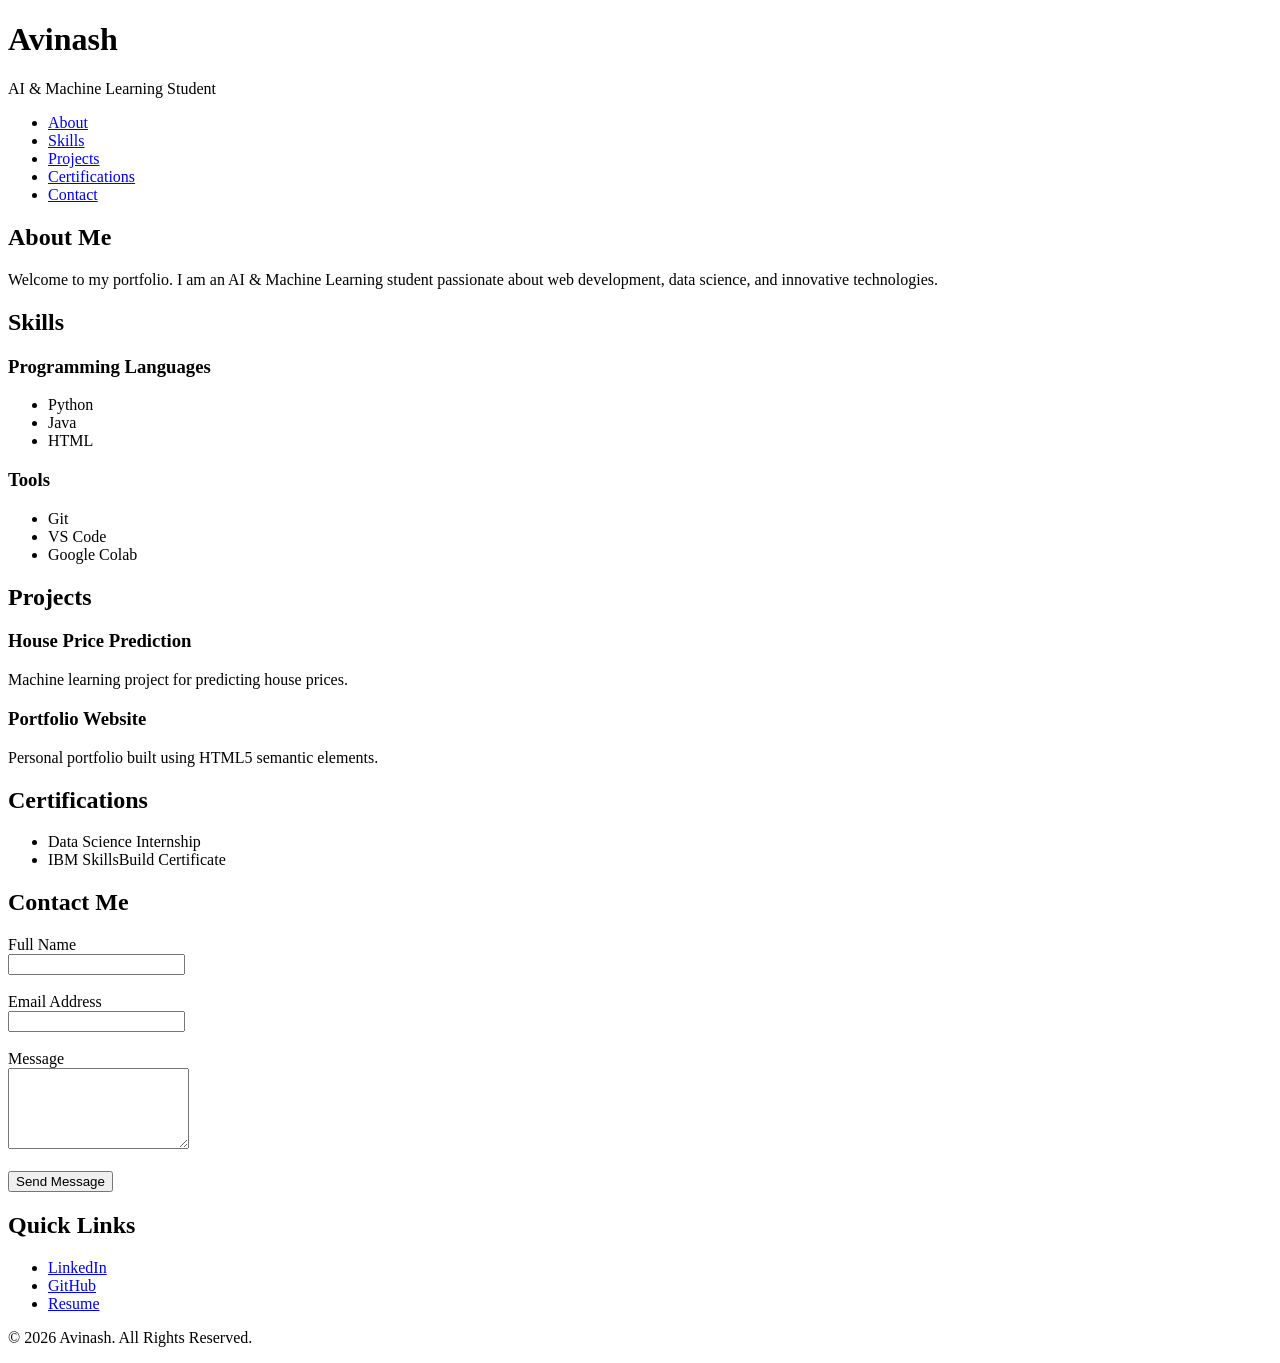
==== index.html @ 11c8b35a "Add files via upload" ====
<!DOCTYPE html>
<html lang="en">
<head>
<!-- SEO Meta Tags -->
<meta charset="UTF-8">
<meta name="viewport" content="width=device-width, initial-scale=1.0">
<meta name="description" content="Portfolio website of Avinash, AI & Machine Learning student showcasing projects, skills, certifications, and contact information.">
<meta name="keywords" content="Portfolio, AI, Machine Learning, Data Science, Web Developer, Student">
<meta name="author" content="Avinash">
<meta name="robots" content="index, follow">

<title>Avinash | Portfolio</title>
</head>

<body>

<!-- Header -->
<header role="banner">
<h1>Avinash</h1>
<p>AI & Machine Learning Student</p>
</header>

<!-- Navigation -->
<nav aria-label="Main Navigation">
<ul>
<li><a href="#about">About</a></li>
<li><a href="#skills">Skills</a></li>
<li><a href="#projects">Projects</a></li>
<li><a href="#certifications">Certifications</a></li>
<li><a href="#contact">Contact</a></li>
</ul>
</nav>

<!-- Main Content -->
<main id="main-content">

<!-- About -->
<section id="about" aria-labelledby="about-heading">
<h2 id="about-heading">About Me</h2>
<p>
Welcome to my portfolio. I am an AI & Machine Learning student
passionate about web development, data science, and innovative technologies.
</p>
</section>

<!-- Skills -->
<section id="skills" aria-labelledby="skills-heading">
<h2 id="skills-heading">Skills</h2>

<article>
<h3>Programming Languages</h3>
<ul>
<li>Python</li>
<li>Java</li>
<li>HTML</li>
</ul>
</article>

<article>
<h3>Tools</h3>
<ul>
<li>Git</li>
<li>VS Code</li>
<li>Google Colab</li>
</ul>
</article>
</section>

<!-- Projects -->
<section id="projects" aria-labelledby="projects-heading">
<h2 id="projects-heading">Projects</h2>

<article>
<h3>House Price Prediction</h3>
<p>Machine learning project for predicting house prices.</p>
</article>

<article>
<h3>Portfolio Website</h3>
<p>Personal portfolio built using HTML5 semantic elements.</p>
</article>
</section>

<!-- Certifications -->
<section id="certifications" aria-labelledby="cert-heading">
<h2 id="cert-heading">Certifications</h2>
<ul>
<li>Data Science Internship</li>
<li>IBM SkillsBuild Certificate</li>
</ul>
</section>

<!-- Contact -->
<section id="contact" aria-labelledby="contact-heading">
<h2 id="contact-heading">Contact Me</h2>

<form action="#" method="post" aria-label="Contact Form">

<label for="name">Full Name</label><br>
<input
type="text"
id="name"
name="name"
required
aria-required="true"
>
<br><br>

<label for="email">Email Address</label><br>
<input
type="email"
id="email"
name="email"
required
aria-required="true"
>
<br><br>

<label for="message">Message</label><br>
<textarea
id="message"
name="message"
rows="5"
required
aria-required="true"
></textarea>
<br><br>

<button type="submit">Send Message</button>

</form>
</section>

</main>

<!-- Sidebar -->
<aside aria-label="Quick Links">
<h2>Quick Links</h2>
<ul>
<li><a href="https://www.linkedin.com/in/avinash0409?utm_source=share_via&utm_content=profile&utm_medium=member_android">LinkedIn</a></li>
<li><a href="https://github.com/Avinash4926">GitHub</a></li>
<li><a href="https://drive.google.com/file/d/1hj5J1lZ6OIwjmt-giLWLZTiLL4e0OaD7/view?usp=drivesdk">Resume</a></li>
</ul>
</aside>

<!-- Footer -->
<footer role="contentinfo">
<p>© 2026 Avinash. All Rights Reserved.</p>
</footer>

</body>
</html>
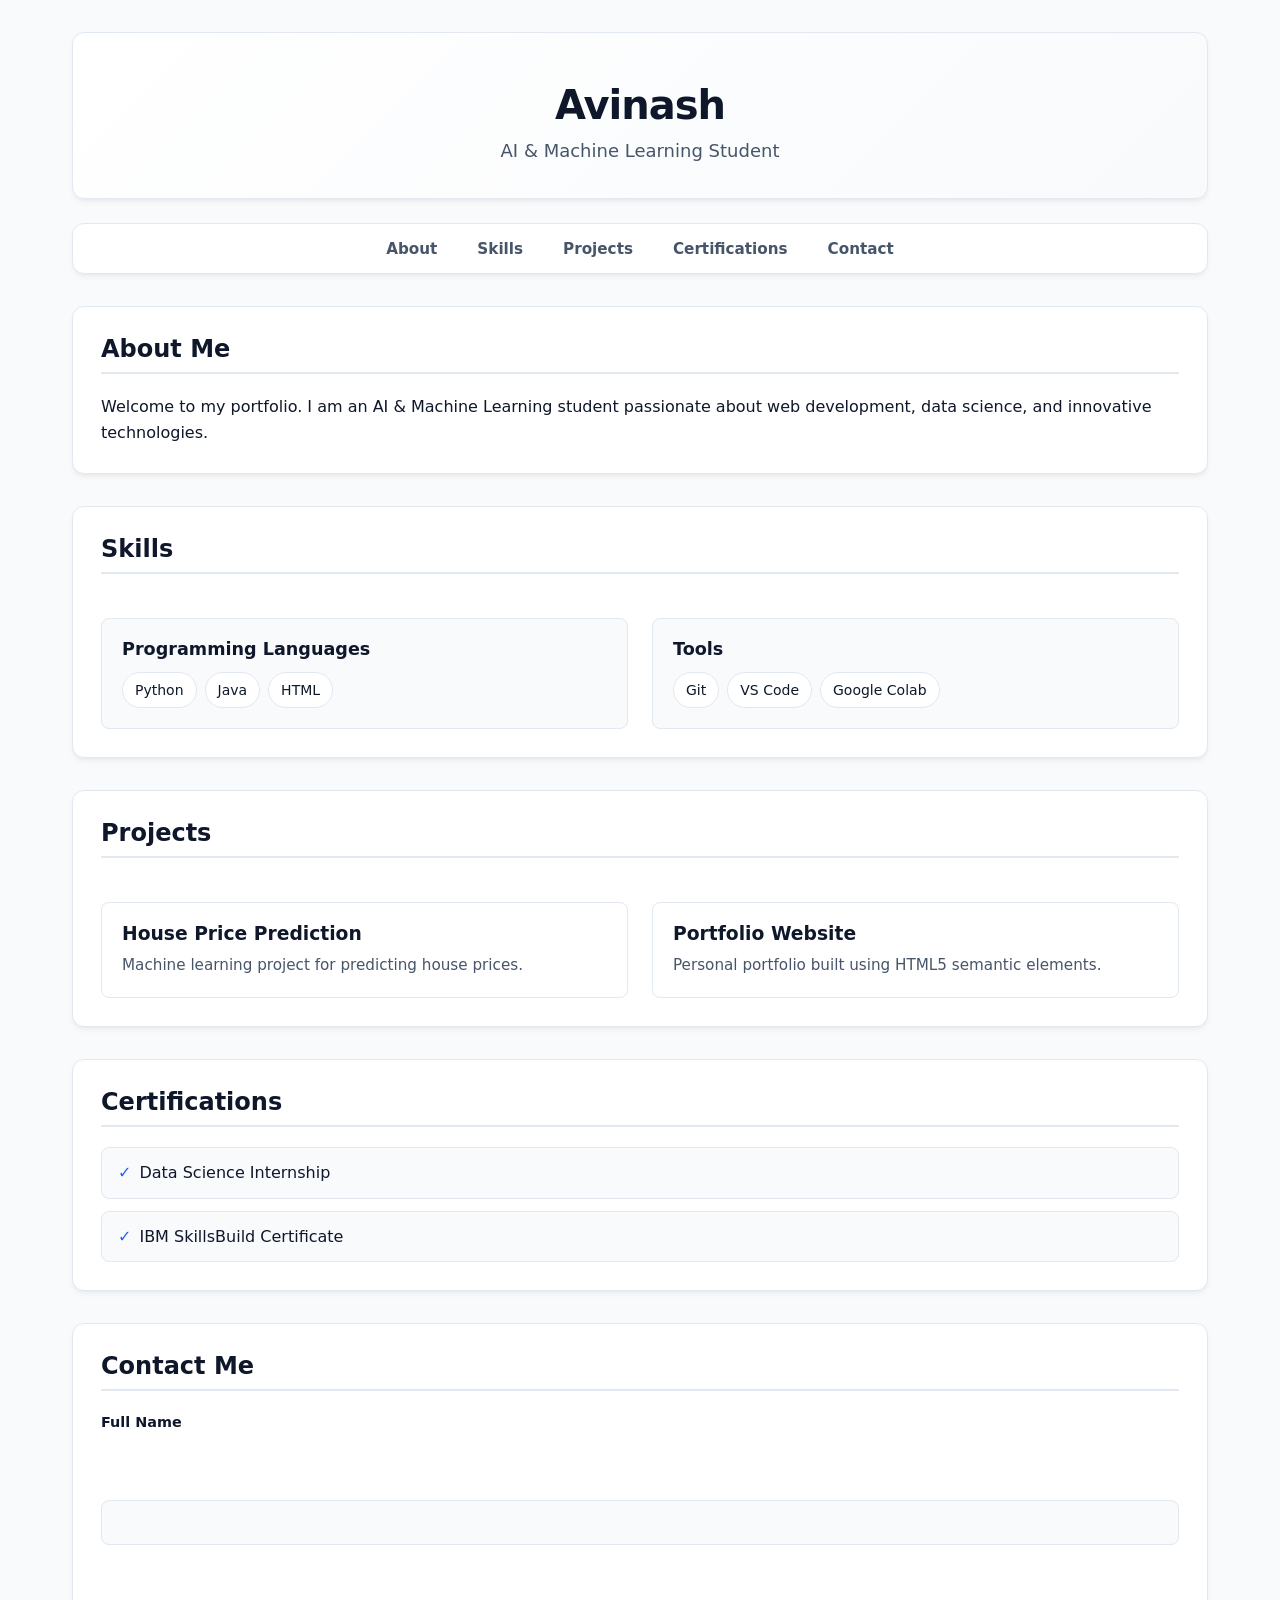
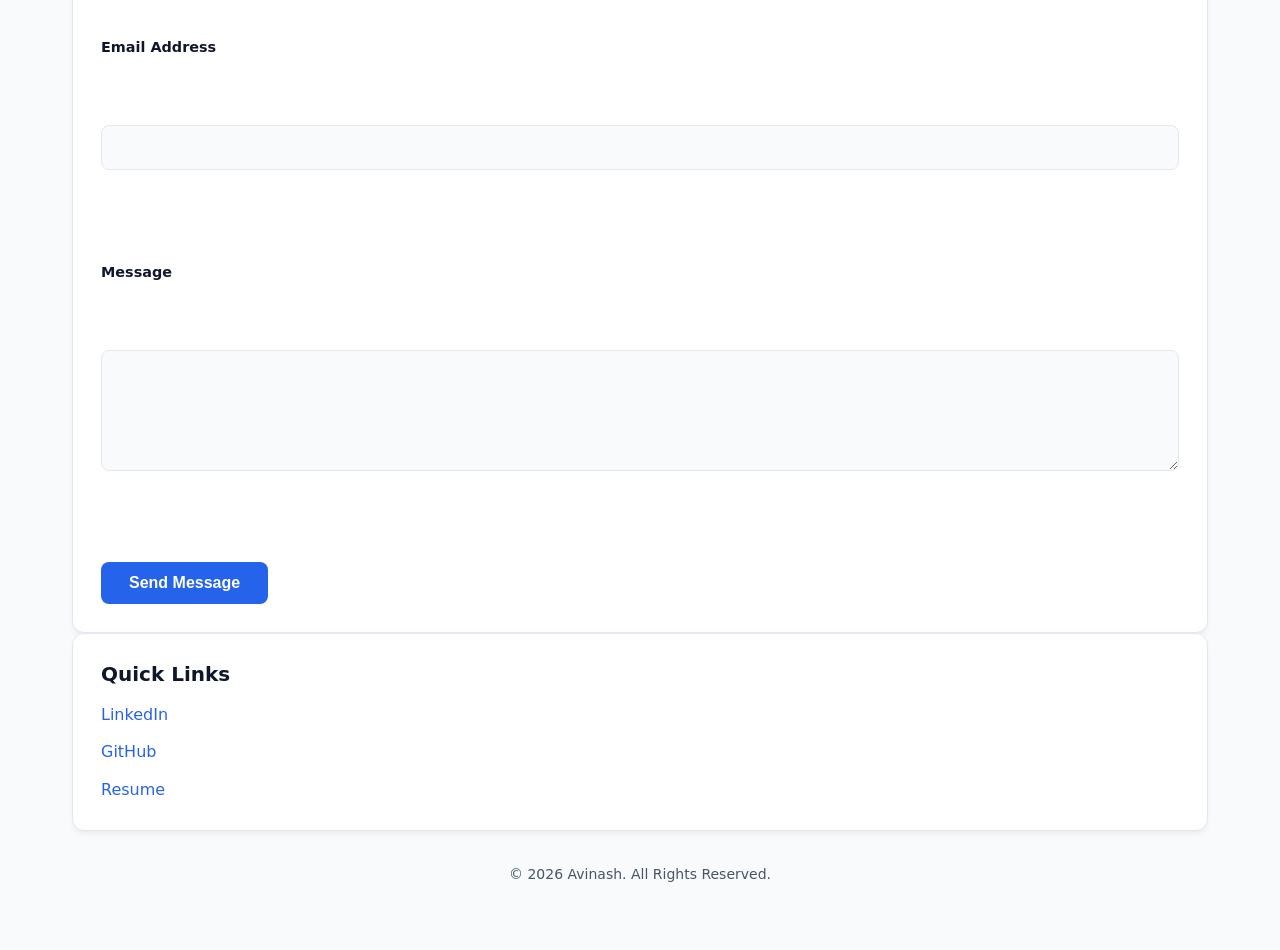
==== commit ff108c7c: "To-Do-List" ====
--- a/index.html
+++ b/index.html
@@ -1,6 +1,8 @@
 <!DOCTYPE html>
 <html lang="en">
 <head>
+
+
 <!-- SEO Meta Tags -->
 <meta charset="UTF-8">
 <meta name="viewport" content="width=device-width, initial-scale=1.0">
@@ -8,6 +10,7 @@
 <meta name="keywords" content="Portfolio, AI, Machine Learning, Data Science, Web Developer, Student">
 <meta name="author" content="Avinash">
 <meta name="robots" content="index, follow">
+<link rel="stylesheet" href="style.css">
 
 <title>Avinash | Portfolio</title>
 </head>
--- a/style.css
+++ b/style.css
@@ -0,0 +1,367 @@
+:root {
+  --bg-color: #f8fafc;
+  --surface-color: #ffffff;
+  --surface-border: #e2e8f0;
+  --text-primary: #0f172a;
+  --text-secondary: #475569;
+  --primary: #2563eb;
+  --primary-hover: #1d4ed8;
+  --accent: #38bdf8;
+  --shadow: 0 4px 6px -1px rgba(0, 0, 0, 0.05), 0 2px 4px -2px rgba(0, 0, 0, 0.05);
+  --shadow-lg: 0 10px 15px -3px rgba(0, 0, 0, 0.08);
+  --radius: 12px;
+  --transition: all 0.25s ease-in-out;
+  --max-width: 1200px;
+}
+
+@media (prefers-color-scheme: dark) {
+  :root {
+    --bg-color: #0f172a;
+    --surface-color: #1e293b;
+    --surface-border: #334155;
+    --text-primary: #f8fafc;
+    --text-secondary: #94a3b8;
+    --primary: #3b82f6;
+    --primary-hover: #60a5fa;
+    --accent: #0ea5e9;
+    --shadow: 0 4px 6px -1px rgba(0, 0, 0, 0.3);
+    --shadow-lg: 0 10px 15px -3px rgba(0, 0, 0, 0.4);
+  }
+}
+
+*, *::before, *::after {
+  box-sizing: border-box;
+  margin: 0;
+  padding: 0;
+}
+
+html {
+  scroll-behavior: smooth;
+  font-family: system-ui, -apple-system, BlinkMacSystemFont, 'Segoe UI', Roboto, Oxygen, Ubuntu, Cantarell, sans-serif;
+  background-color: var(--bg-color);
+  color: var(--text-primary);
+  line-height: 1.6;
+}
+
+body {
+  min-height: 100vh;
+  display: flex;
+  flex-direction: column;
+  padding: 1rem;
+}
+
+a {
+  color: var(--primary);
+  text-decoration: none;
+  transition: var(--transition);
+}
+
+a:hover, a:focus {
+  color: var(--primary-hover);
+  text-decoration: underline;
+}
+
+h1, h2, h3 {
+  line-height: 1.2;
+  font-weight: 700;
+  color: var(--text-primary);
+}
+
+ul {
+  list-style: none;
+}
+
+header[role="banner"] {
+  text-align: center;
+  padding: 3rem 1rem 2rem;
+  background: linear-gradient(135deg, var(--surface-color), var(--bg-color));
+  border-radius: var(--radius);
+  border: 1px solid var(--surface-border);
+  box-shadow: var(--shadow);
+  margin-bottom: 1.5rem;
+}
+
+header h1 {
+  font-size: 2.5rem;
+  letter-spacing: -0.025em;
+  margin-bottom: 0.5rem;
+}
+
+header p {
+  color: var(--text-secondary);
+  font-size: 1.125rem;
+  font-weight: 500;
+}
+
+nav {
+  position: sticky;
+  top: 1rem;
+  z-index: 100;
+  background-color: var(--surface-color);
+  border: 1px solid var(--surface-border);
+  border-radius: var(--radius);
+  box-shadow: var(--shadow);
+  margin-bottom: 2rem;
+  padding: 0.75rem 1rem;
+  backdrop-filter: blur(8px);
+}
+
+nav ul {
+  display: flex;
+  flex-wrap: wrap;
+  justify-content: center;
+  align-items: center;
+  gap: 1rem 1.5rem;
+}
+
+nav a {
+  font-weight: 600;
+  font-size: 0.95rem;
+  color: var(--text-secondary);
+  padding: 0.25rem 0.5rem;
+  border-radius: 6px;
+}
+
+nav a:hover {
+  color: var(--primary);
+  background-color: var(--bg-color);
+  text-decoration: none;
+}
+
+main {
+  display: flex;
+  flex-direction: column;
+  gap: 2rem;
+}
+
+section {
+  background-color: var(--surface-color);
+  border: 1px solid var(--surface-border);
+  border-radius: var(--radius);
+  padding: 1.75rem;
+  box-shadow: var(--shadow);
+}
+
+section h2 {
+  font-size: 1.5rem;
+  margin-bottom: 1.25rem;
+  padding-bottom: 0.5rem;
+  border-bottom: 2px solid var(--surface-border);
+}
+
+#skills {
+  display: grid;
+  grid-template-columns: 1fr;
+  gap: 1.5rem;
+}
+
+#skills h2 {
+  grid-column: 1 / -1;
+}
+
+#skills article {
+  background-color: var(--bg-color);
+  padding: 1.25rem;
+  border-radius: calc(var(--radius) - 4px);
+  border: 1px solid var(--surface-border);
+}
+
+#skills h3 {
+  font-size: 1.1rem;
+  margin-bottom: 0.75rem;
+}
+
+#skills ul {
+  display: flex;
+  flex-wrap: wrap;
+  gap: 0.5rem;
+}
+
+#skills li {
+  background-color: var(--surface-color);
+  border: 1px solid var(--surface-border);
+  padding: 0.35rem 0.75rem;
+  border-radius: 20px;
+  font-size: 0.875rem;
+  font-weight: 500;
+}
+
+#projects {
+  display: grid;
+  grid-template-columns: 1fr;
+  gap: 1.5rem;
+}
+
+#projects h2 {
+  grid-column: 1 / -1;
+}
+
+#projects article {
+  border: 1px solid var(--surface-border);
+  border-radius: calc(var(--radius) - 4px);
+  padding: 1.25rem;
+  background-color: var(--surface-color);
+  transition: var(--transition);
+}
+
+#projects article:hover {
+  transform: translateY(-2px);
+  box-shadow: var(--shadow-lg);
+  border-color: var(--primary);
+}
+
+#projects h3 {
+  margin-bottom: 0.5rem;
+}
+
+#projects p {
+  color: var(--text-secondary);
+  font-size: 0.95rem;
+}
+
+#certifications ul {
+  display: flex;
+  flex-direction: column;
+  gap: 0.75rem;
+}
+
+#certifications li {
+  display: flex;
+  align-items: center;
+  gap: 0.5rem;
+  padding: 0.75rem 1rem;
+  background-color: var(--bg-color);
+  border-radius: calc(var(--radius) - 4px);
+  border: 1px solid var(--surface-border);
+  font-weight: 500;
+}
+
+#certifications li::before {
+  content: "✓";
+  color: var(--primary);
+  font-weight: bold;
+}
+
+#contact form {
+  display: flex;
+  flex-direction: column;
+  gap: 1.25rem;
+}
+
+.form-group {
+  display: flex;
+  flex-direction: column;
+  gap: 0.35rem;
+}
+
+label {
+  font-weight: 600;
+  font-size: 0.9rem;
+}
+
+input, textarea {
+  width: 100%;
+  padding: 0.75rem 1rem;
+  border-radius: 8px;
+  border: 1px solid var(--surface-border);
+  background-color: var(--bg-color);
+  color: var(--text-primary);
+  font-family: inherit;
+  font-size: 1rem;
+  transition: var(--transition);
+}
+
+input:focus, textarea:focus {
+  outline: none;
+  border-color: var(--primary);
+  box-shadow: 0 0 0 3px rgba(37, 99, 235, 0.2);
+}
+
+button[type="submit"] {
+  align-self: flex-start;
+  padding: 0.75rem 1.75rem;
+  background-color: var(--primary);
+  color: #ffffff;
+  border: none;
+  border-radius: 8px;
+  font-size: 1rem;
+  font-weight: 600;
+  cursor: pointer;
+  transition: var(--transition);
+}
+
+button[type="submit"]:hover {
+  background-color: var(--primary-hover);
+  transform: translateY(-1px);
+}
+
+aside {
+  background-color: var(--surface-color);
+  border: 1px solid var(--surface-border);
+  border-radius: var(--radius);
+  padding: 1.75rem;
+  box-shadow: var(--shadow);
+  margin-top: 2rem;
+}
+
+aside h2 {
+  font-size: 1.25rem;
+  margin-bottom: 1rem;
+}
+
+aside ul {
+  display: flex;
+  flex-direction: column;
+  gap: 0.75rem;
+}
+
+aside a {
+  display: inline-flex;
+  align-items: center;
+  gap: 0.5rem;
+  font-weight: 500;
+}
+
+footer {
+  text-align: center;
+  padding: 2rem 1rem;
+  margin-top: auto;
+  color: var(--text-secondary);
+  font-size: 0.875rem;
+}
+
+@media (min-width: 640px) {
+  #skills {
+    grid-template-columns: repeat(2, 1fr);
+  }
+
+  #projects {
+    grid-template-columns: repeat(2, 1fr);
+  }
+}
+
+@media (min-width: 1024px) {
+  body {
+    max-width: var(--max-width);
+    margin: 0 auto;
+    padding: 2rem;
+  }
+
+  .page-wrapper {
+    display: grid;
+    grid-template-columns: 2.75fr 1fr;
+    gap: 2rem;
+    align-items: start;
+  }
+
+  main {
+    grid-column: 1 / 2;
+  }
+
+  aside {
+    grid-column: 2 / 3;
+    margin-top: 0;
+    position: sticky;
+    top: 5rem;
+  }
+}
